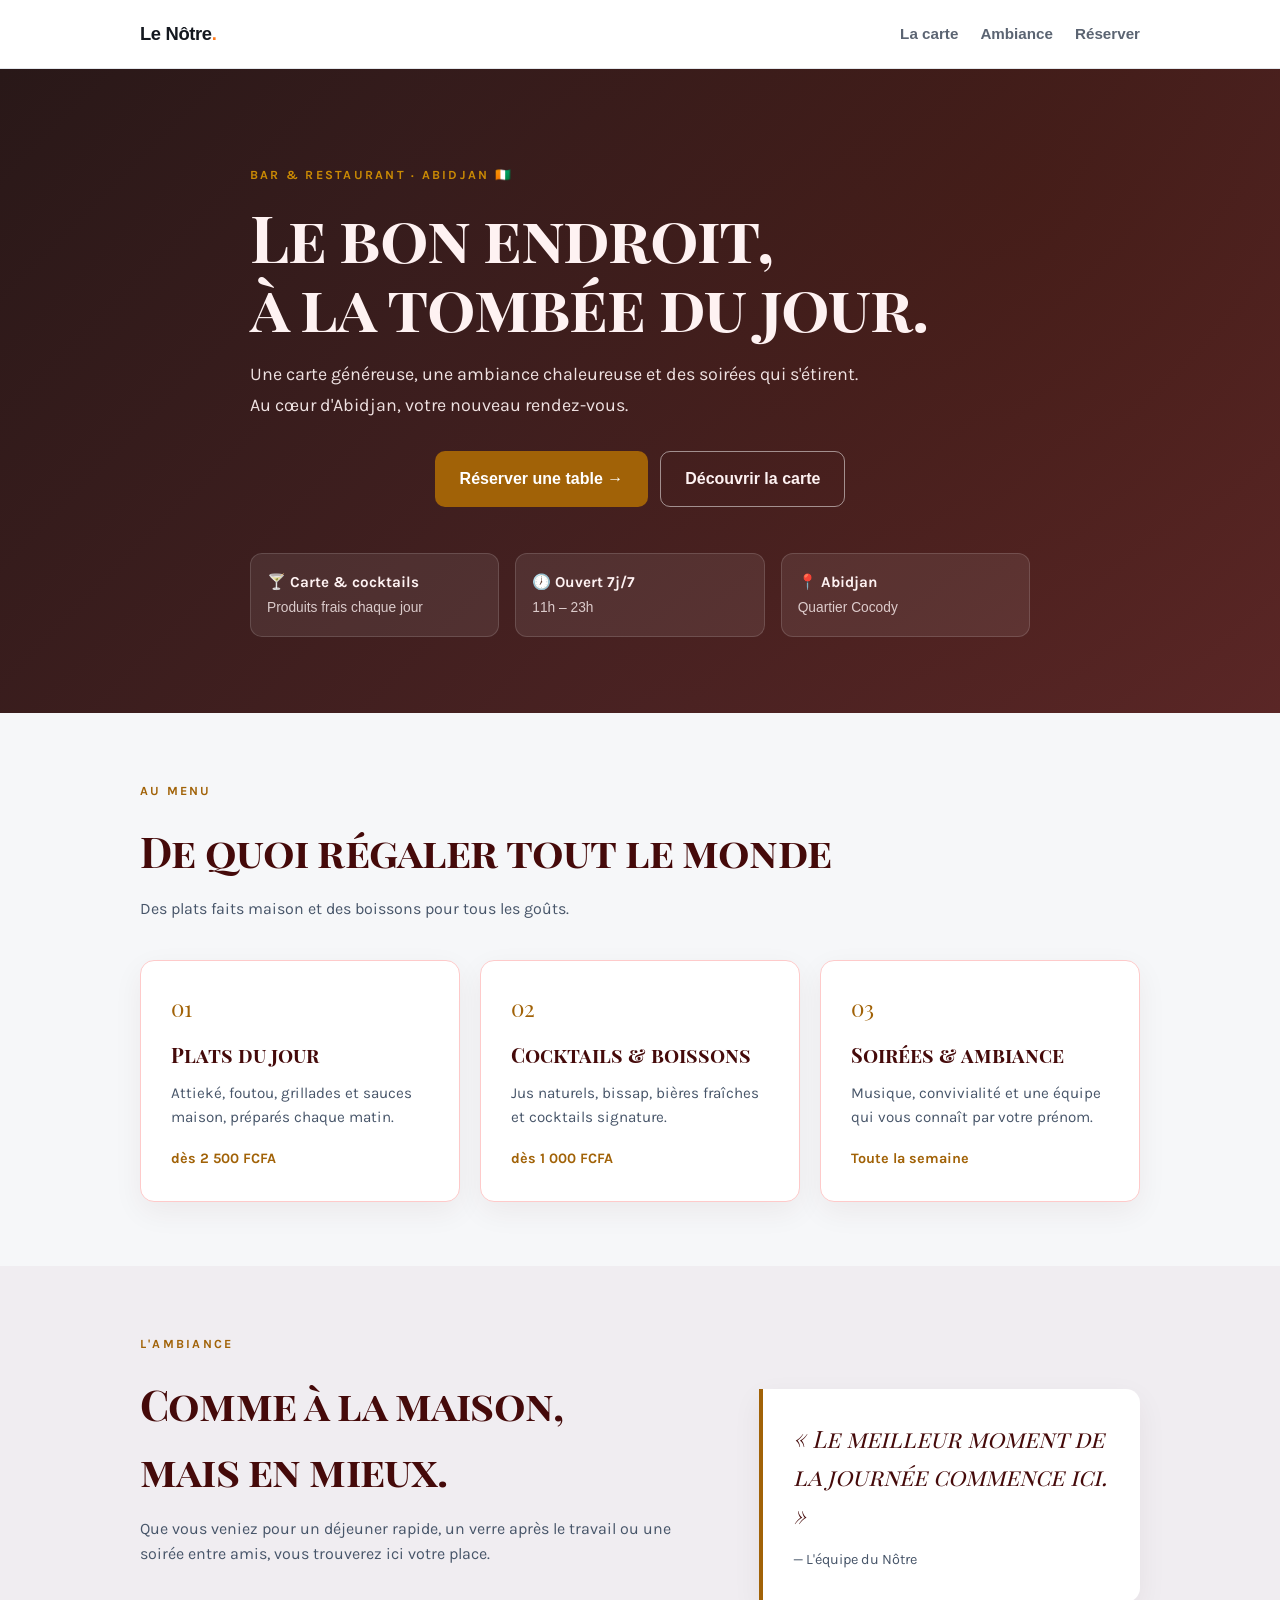
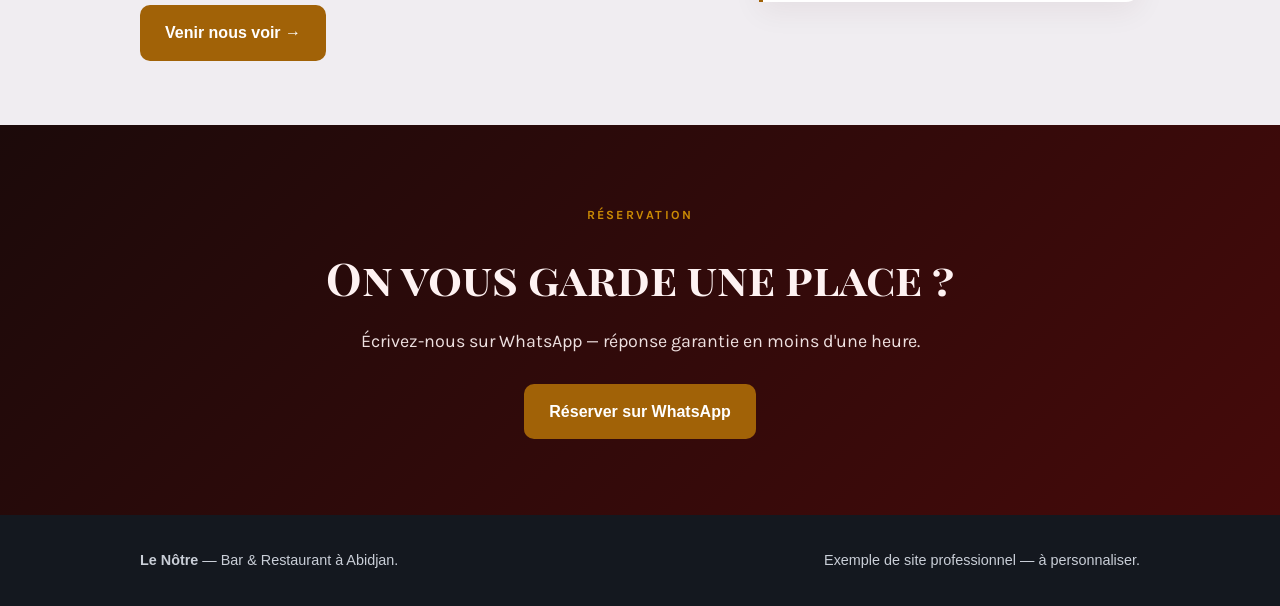
==== exemple-bar.html @ 0f0fe6b9 "feat: exemple bar premium avec design system UI UX Pro Max" ====
<!doctype html>
<html lang="fr">
  <head>
    <meta charset="utf-8" />
    <meta name="viewport" content="width=device-width, initial-scale=1" />
    <title>Le Nôtre — Bar & Restaurant à Abidjan</title>
    <meta name="description" content="Exemple de site professionnel pour un bar à Abidjan, conçu avec un design system premium." />
    <link rel="stylesheet" href="/fonts.css" />
    <link rel="stylesheet" href="/styles.css" />
    <link rel="stylesheet" href="/exemple-bar.css" />
  </head>
  <body>
    <header class="site-header">
      <div class="container">
        <div class="brand">Le Nôtre<span>.</span></div>
        <nav class="nav">
          <a href="#carte">La carte</a>
          <a href="#ambiance">Ambiance</a>
          <a href="#contact">Réserver</a>
        </nav>
      </div>
    </header>

    <main>
      <div class="bar-hero">
        <div class="container bar-hero-inner">
          <p class="eyebrow">BAR & RESTAURANT · ABIDJAN 🇨🇮</p>
          <h1>Le bon endroit,<br />à la tombée du jour.</h1>
          <p class="bar-lead">
            Une carte généreuse, une ambiance chaleureuse et des soirées qui
            s'étirent. Au cœur d'Abidjan, votre nouveau rendez-vous.
          </p>
          <div class="cta-row">
            <a class="btn btn-accent" href="#contact">Réserver une table →</a>
            <a class="btn btn-ghost" href="#carte">Découvrir la carte</a>
          </div>
          <div class="bar-info">
            <div><strong>🍸 Carte & cocktails</strong><span>Produits frais chaque jour</span></div>
            <div><strong>🕖 Ouvert 7j/7</strong><span>11h – 23h</span></div>
            <div><strong>📍 Abidjan</strong><span>Quartier Cocody</span></div>
          </div>
        </div>
      </div>

      <section id="carte">
        <div class="container">
          <p class="eyebrow dark">AU MENU</p>
          <h2 class="bar-section-title">De quoi régaler tout le monde</h2>
          <p class="bar-section-sub">Des plats faits maison et des boissons pour tous les goûts.</p>
          <div class="grid grid-3">
            <div class="bar-card">
              <span class="bar-num">01</span>
              <h3>Plats du jour</h3>
              <p>Attieké, foutou, grillades et sauces maison, préparés chaque matin.</p>
              <span class="bar-price">dès 2 500 FCFA</span>
            </div>
            <div class="bar-card">
              <span class="bar-num">02</span>
              <h3>Cocktails & boissons</h3>
              <p>Jus naturels, bissap, bières fraîches et cocktails signature.</p>
              <span class="bar-price">dès 1 000 FCFA</span>
            </div>
            <div class="bar-card">
              <span class="bar-num">03</span>
              <h3>Soirées & ambiance</h3>
              <p>Musique, convivialité et une équipe qui vous connaît par votre prénom.</p>
              <span class="bar-price">Toute la semaine</span>
            </div>
          </div>
        </div>
      </section>

      <section id="ambiance" class="bar-ambiance">
        <div class="container bar-ambiance-inner">
          <div>
            <p class="eyebrow dark">L'AMBIANCE</p>
            <h2 class="bar-section-title">Comme à la maison,<br />mais en mieux.</h2>
            <p class="bar-section-sub">
              Que vous veniez pour un déjeuner rapide, un verre après le
              travail ou une soirée entre amis, vous trouverez ici votre place.
            </p>
            <a class="btn btn-accent" href="#contact">Venir nous voir →</a>
          </div>
          <div class="bar-quote">
            <p>« Le meilleur moment de la journée commence ici. »</p>
            <span>— L'équipe du Nôtre</span>
          </div>
        </div>
      </section>

      <section id="contact" class="bar-contact">
        <div class="container bar-contact-inner">
          <p class="eyebrow">RÉSERVATION</p>
          <h2>On vous garde une place ?</h2>
          <p class="bar-lead">
            Écrivez-nous sur WhatsApp — réponse garantie en moins d'une heure.
          </p>
          <a class="btn btn-accent" href="https://wa.me/2250715899410" target="_blank" rel="noopener">Réserver sur WhatsApp</a>
        </div>
      </section>
    </main>

    <footer class="site-footer">
      <div class="container">
        <span><strong>Le Nôtre</strong> — Bar & Restaurant à Abidjan.</span>
        <span>Exemple de site professionnel — à personnaliser.</span>
      </div>
    </footer>
  </body>
</html>
---- fonts.css ----
/* Polices locales — CSP stricte préservée (aucune requête externe) */
@font-face {
  font-family: "Karla";
  font-style: normal;
  font-weight: 400;
  font-display: swap;
  src: url("/fonts/karla-400.ttf") format("truetype");
}
@font-face {
  font-family: "Karla";
  font-style: normal;
  font-weight: 700;
  font-display: swap;
  src: url("/fonts/karla-700.ttf") format("truetype");
}
@font-face {
  font-family: "Playfair Display SC";
  font-style: normal;
  font-weight: 400;
  font-display: swap;
  src: url("/fonts/playfair-400.ttf") format("truetype");
}
@font-face {
  font-family: "Playfair Display SC";
  font-style: normal;
  font-weight: 700;
  font-display: swap;
  src: url("/fonts/playfair-700.ttf") format("truetype");
}
---- styles.css ----
/* Design system — Sites Vitrine Express */
:root {
  --ink: #14181f;
  --muted: #5b6472;
  --paper: #ffffff;
  --bg: #f6f7f9;
  --line: #e3e6eb;
  --brand: #0d6efd;
  --brand-dark: #0a4fc4;
  --accent: #ff7a1a;
  --ok: #14855b;
  --radius: 16px;
  --shadow: 0 10px 30px rgba(20, 24, 31, 0.07);
}

* { box-sizing: border-box; }

html { scroll-behavior: smooth; }

body {
  margin: 0;
  font-family: -apple-system, BlinkMacSystemFont, "Segoe UI", Roboto, Helvetica, Arial, sans-serif;
  color: var(--ink);
  background: var(--bg);
  line-height: 1.6;
  -webkit-font-smoothing: antialiased;
}

a { color: var(--brand); text-decoration: none; }
a:hover { text-decoration: underline; }

.container {
  width: 100%;
  max-width: 1040px;
  margin: 0 auto;
  padding: 0 20px;
}

/* Header */
.site-header {
  background: var(--paper);
  border-bottom: 1px solid var(--line);
  position: sticky;
  top: 0;
  z-index: 10;
}
.site-header .container {
  display: flex;
  align-items: center;
  justify-content: space-between;
  min-height: 68px;
  gap: 16px;
}
.brand {
  font-weight: 800;
  font-size: 1.15rem;
  color: var(--ink);
  letter-spacing: -0.02em;
}
.brand span { color: var(--accent); }
.nav { display: flex; gap: 22px; align-items: center; font-size: 0.95rem; }
.nav a { color: var(--muted); font-weight: 600; }
.nav a:hover { color: var(--ink); text-decoration: none; }

/* Hero */
.hero {
  padding: 74px 0 56px;
  text-align: center;
  background: linear-gradient(180deg, #ffffff 0%, #f6f7f9 100%);
  border-bottom: 1px solid var(--line);
}
.hero h1 {
  font-size: clamp(2rem, 5vw, 3.2rem);
  line-height: 1.1;
  letter-spacing: -0.03em;
  margin: 0 0 18px;
  font-weight: 800;
}
.hero h1 em { font-style: normal; color: var(--brand); }
.hero p.lead {
  font-size: 1.15rem;
  color: var(--muted);
  max-width: 680px;
  margin: 0 auto 28px;
}
.cta-row {
  display: flex;
  gap: 12px;
  justify-content: center;
  flex-wrap: wrap;
}

/* Buttons */
.btn {
  display: inline-flex;
  align-items: center;
  justify-content: center;
  gap: 8px;
  padding: 14px 24px;
  border-radius: 10px;
  font-weight: 700;
  font-size: 1rem;
  border: 1px solid transparent;
  cursor: pointer;
  transition: transform 0.12s ease, background 0.12s ease;
}
.btn:hover { text-decoration: none; transform: translateY(-1px); }
.btn-primary { background: var(--brand); color: #fff; }
.btn-primary:hover { background: var(--brand-dark); }
.btn-outline { background: #fff; color: var(--ink); border-color: var(--line); }
.btn-outline:hover { border-color: var(--brand); }
.btn-whatsapp { background: #25d366; color: #06371c; }
.btn-whatsapp:hover { background: #1fbe5b; }

/* Sections */
section { padding: 64px 0; }
.section-alt { background: var(--paper); border-top: 1px solid var(--line); border-bottom: 1px solid var(--line); }
h2.section-title {
  font-size: clamp(1.6rem, 3.5vw, 2.2rem);
  letter-spacing: -0.02em;
  margin: 0 0 12px;
}
.section-sub { color: var(--muted); max-width: 640px; margin: 0 0 36px; }

/* Grid cards */
.grid { display: grid; gap: 20px; }
.grid-3 { grid-template-columns: repeat(3, 1fr); }
.grid-2 { grid-template-columns: repeat(2, 1fr); }

.card {
  background: var(--paper);
  border: 1px solid var(--line);
  border-radius: var(--radius);
  padding: 26px;
  box-shadow: var(--shadow);
}
.card h3 { margin: 0 0 8px; font-size: 1.15rem; }
.card p { margin: 0; color: var(--muted); font-size: 0.96rem; }
.card .num {
  display: inline-flex;
  width: 34px; height: 34px;
  align-items: center; justify-content: center;
  background: #eaf1ff; color: var(--brand);
  border-radius: 9px; font-weight: 800;
  margin-bottom: 14px;
}

/* Demo preview tiles */
.demo-tile {
  display: block;
  border: 1px solid var(--line);
  border-radius: var(--radius);
  overflow: hidden;
  background: var(--paper);
  box-shadow: var(--shadow);
  color: var(--ink);
  transition: transform 0.15s ease, box-shadow 0.15s ease;
}
.demo-tile:hover { transform: translateY(-3px); box-shadow: 0 14px 34px rgba(20,24,31,0.12); text-decoration: none; }
.demo-tile .thumb {
  height: 150px;
  display: flex;
  align-items: center;
  justify-content: center;
  font-size: 2.6rem;
  font-weight: 800;
  color: #fff;
  letter-spacing: -0.04em;
}
.thumb-coiffeur { background: linear-gradient(135deg, #2b1b3d, #8e3b6b); }
.thumb-restaurant { background: linear-gradient(135deg, #7a2e12, #e07a1f); }
.thumb-boutique { background: linear-gradient(135deg, #123b52, #1f8a9c); }
.demo-tile .meta { padding: 16px 18px; }
.demo-tile .meta strong { display: block; }
.demo-tile .meta span { color: var(--muted); font-size: 0.9rem; }

/* Price block */
.price-box {
  max-width: 520px;
  margin: 0 auto;
  text-align: center;
  background: var(--paper);
  border: 2px solid var(--brand);
  border-radius: 20px;
  padding: 34px;
  box-shadow: var(--shadow);
}
.price-amount { font-size: 3rem; font-weight: 800; letter-spacing: -0.04em; }
.price-amount small { font-size: 1rem; color: var(--muted); font-weight: 600; }
.price-note { color: var(--muted); margin-top: 4px; }
.price-list { list-style: none; padding: 0; margin: 22px 0; text-align: left; }
.price-list li { padding: 7px 0 7px 30px; position: relative; }
.price-list li::before { content: "✓"; position: absolute; left: 0; color: var(--ok); font-weight: 800; }

/* Steps */
.steps { counter-reset: step; }
.step { padding-left: 56px; position: relative; margin-bottom: 26px; }
.step::before {
  counter-increment: step;
  content: counter(step);
  position: absolute; left: 0; top: 0;
  width: 38px; height: 38px;
  background: var(--ink); color: #fff;
  border-radius: 50%;
  display: flex; align-items: center; justify-content: center;
  font-weight: 800;
}

/* Demo page hero (variantes) */
.demo-hero {
  padding: 90px 0 70px;
  color: #fff;
  text-align: center;
}
.demo-hero h1 { font-size: clamp(2.2rem, 5vw, 3.4rem); margin: 0 0 14px; letter-spacing: -0.03em; }
.demo-hero p { font-size: 1.15rem; max-width: 620px; margin: 0 auto 26px; opacity: 0.92; }
.bg-coiffeur { background: linear-gradient(135deg, #2b1b3d, #8e3b6b); }
.bg-restaurant { background: linear-gradient(135deg, #7a2e12, #e07a1f); }
.bg-boutique { background: linear-gradient(135deg, #123b52, #1f8a9c); }

.info-row { display: grid; grid-template-columns: repeat(3, 1fr); gap: 18px; text-align: left; margin-top: 40px; }
.info-row div { background: rgba(255,255,255,0.12); border-radius: 12px; padding: 16px; }
.info-row strong { display: block; }
.info-row span { opacity: 0.85; font-size: 0.9rem; }

/* Contact band */
.contact-band { text-align: center; }
.contact-band h2 { font-size: 2rem; margin: 0 0 12px; }
.badge {
  display: inline-block;
  background: #eaf1ff; color: var(--brand-dark);
  border-radius: 999px; padding: 6px 14px;
  font-size: 0.85rem; font-weight: 700;
  margin-bottom: 16px;
}

/* Footer */
.site-footer {
  background: var(--ink);
  color: #c9ced7;
  padding: 34px 0;
  font-size: 0.9rem;
}
.site-footer .container {
  display: flex;
  justify-content: space-between;
  flex-wrap: wrap;
  gap: 14px;
}
.site-footer a { color: #fff; }

/* Utilitaires */
.ta-center { text-align: center; }
.centered { margin-left: auto; margin-right: auto; }
.note { margin-top: 22px; color: var(--muted); font-size: 0.92rem; }

/* Responsive */
@media (max-width: 780px) {
  .grid-3, .grid-2, .info-row { grid-template-columns: 1fr; }
  .nav { display: none; }
  .hero { padding: 54px 0 40px; }
  section { padding: 46px 0; }
}
---- exemple-bar.css ----
/* Design System — généré avec UI UX Pro Max
   Palette : rouge appétissant + or chaleureux
   Typo : Playfair Display SC / Karla */

:root {
  --bar-primary: #dc2626;
  --bar-on-primary: #ffffff;
  --bar-secondary: #f87171;
  --bar-accent: #a16207;
  --bar-accent-light: #ca8a04;
  --bar-bg: #fef2f2;
  --bar-fg: #450a0a;
  --bar-card: #ffffff;
  --bar-muted: #f0edf1;
  --bar-muted-fg: #475569;
  --bar-border: #fecaca;
  --bar-dark: #1c0a0a;
  --bar-radius: 14px;
}

/* Hero */
.bar-hero {
  background:
    linear-gradient(135deg, rgba(28, 10, 10, 0.94), rgba(69, 10, 10, 0.88)),
    radial-gradient(circle at 80% 20%, rgba(193, 138, 4, 0.35), transparent 55%);
  color: var(--bar-bg);
  padding: 92px 0 76px;
}
.bar-hero-inner { max-width: 820px; }
.eyebrow {
  display: inline-block;
  font-family: Karla, sans-serif;
  font-size: 0.78rem;
  font-weight: 700;
  letter-spacing: 0.18em;
  text-transform: uppercase;
  color: var(--bar-accent-light);
  margin: 0 0 16px;
}
.eyebrow.dark { color: var(--bar-accent); }
.bar-hero h1 {
  font-family: "Playfair Display SC", Georgia, serif;
  font-size: clamp(2.4rem, 6vw, 4rem);
  line-height: 1.08;
  letter-spacing: -0.02em;
  margin: 0 0 20px;
  font-weight: 700;
}
.bar-lead {
  font-family: Karla, sans-serif;
  font-size: 1.12rem;
  line-height: 1.7;
  opacity: 0.92;
  max-width: 620px;
  margin: 0 0 30px;
}
.bar-info {
  display: grid;
  grid-template-columns: repeat(3, 1fr);
  gap: 16px;
  margin-top: 46px;
  text-align: left;
}
.bar-info > div {
  background: rgba(255, 255, 255, 0.08);
  border: 1px solid rgba(255, 255, 255, 0.14);
  border-radius: 12px;
  padding: 16px;
}
.bar-info strong { display: block; font-family: Karla, sans-serif; font-size: 0.95rem; }
.bar-info span { opacity: 0.8; font-size: 0.86rem; }

/* Boutons du bar */
.btn-accent { background: var(--bar-accent); color: var(--bar-on-primary); }
.btn-accent:hover { background: var(--bar-accent-light); }
.btn-ghost { background: transparent; color: var(--bar-bg); border-color: rgba(255,255,255,0.5); }
.btn-ghost:hover { background: rgba(255,255,255,0.12); }

/* Section carte */
.bar-section-title {
  font-family: "Playfair Display SC", Georgia, serif;
  font-size: clamp(1.8rem, 4vw, 2.6rem);
  color: var(--bar-fg);
  margin: 0 0 12px;
  letter-spacing: -0.02em;
}
.bar-section-sub {
  font-family: Karla, sans-serif;
  color: var(--bar-muted-fg);
  max-width: 620px;
  margin: 0 0 38px;
}
.bar-card {
  background: var(--bar-card);
  border: 1px solid var(--bar-border);
  border-radius: var(--bar-radius);
  padding: 30px;
  box-shadow: 0 10px 30px rgba(69, 10, 10, 0.06);
  transition: transform 0.2s ease, box-shadow 0.2s ease;
}
.bar-card:hover { transform: translateY(-3px); box-shadow: 0 16px 36px rgba(69, 10, 10, 0.12); }
.bar-num {
  font-family: "Playfair Display SC", Georgia, serif;
  font-size: 1.4rem;
  color: var(--bar-accent);
  display: block;
  margin-bottom: 12px;
}
.bar-card h3 { font-family: "Playfair Display SC", Georgia, serif; font-size: 1.25rem; margin: 0 0 10px; color: var(--bar-fg); }
.bar-card p { font-family: Karla, sans-serif; color: var(--bar-muted-fg); margin: 0 0 16px; font-size: 0.95rem; }
.bar-price { font-family: Karla, sans-serif; font-weight: 700; color: var(--bar-accent); font-size: 0.9rem; }

/* Ambiance */
.bar-ambiance { background: var(--bar-muted); }
.bar-ambiance-inner { display: grid; grid-template-columns: 1.2fr 0.8fr; gap: 48px; align-items: center; }
.bar-quote {
  background: var(--bar-card);
  border-left: 4px solid var(--bar-accent);
  border-radius: 0 var(--bar-radius) var(--bar-radius) 0;
  padding: 30px;
  box-shadow: 0 10px 30px rgba(69,10,10,0.06);
}
.bar-quote p { font-family: "Playfair Display SC", Georgia, serif; font-size: 1.5rem; color: var(--bar-fg); margin: 0 0 12px; font-style: italic; }
.bar-quote span { font-family: Karla, sans-serif; color: var(--bar-muted-fg); font-size: 0.9rem; }

/* Contact */
.bar-contact {
  background: linear-gradient(135deg, var(--bar-dark), var(--bar-fg));
  color: var(--bar-bg);
  text-align: center;
  padding: 76px 0;
}
.bar-contact h2 { font-family: "Playfair Display SC", Georgia, serif; font-size: clamp(2rem, 4vw, 2.8rem); margin: 0 0 14px; }
.bar-contact .bar-lead { margin: 0 auto 26px; }

/* Responsive */
@media (max-width: 780px) {
  .bar-info, .bar-ambiance-inner { grid-template-columns: 1fr; }
}
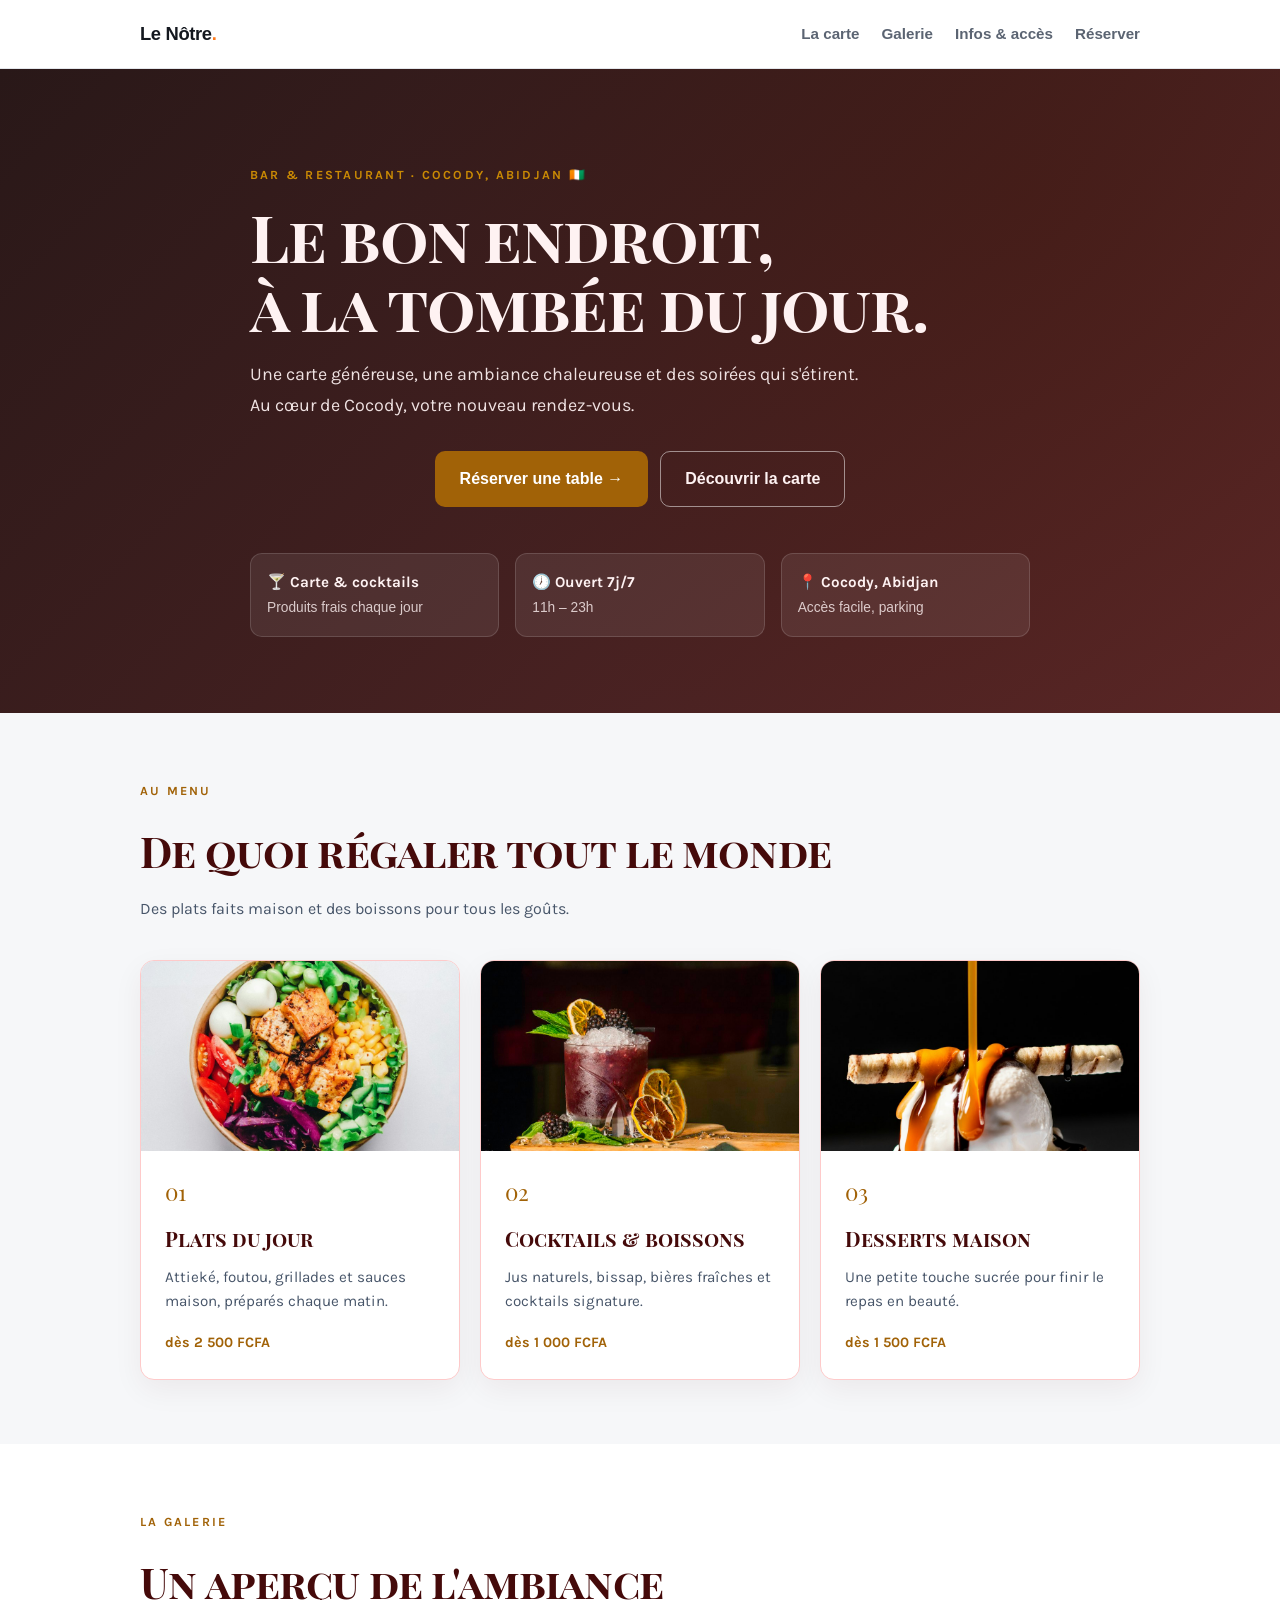
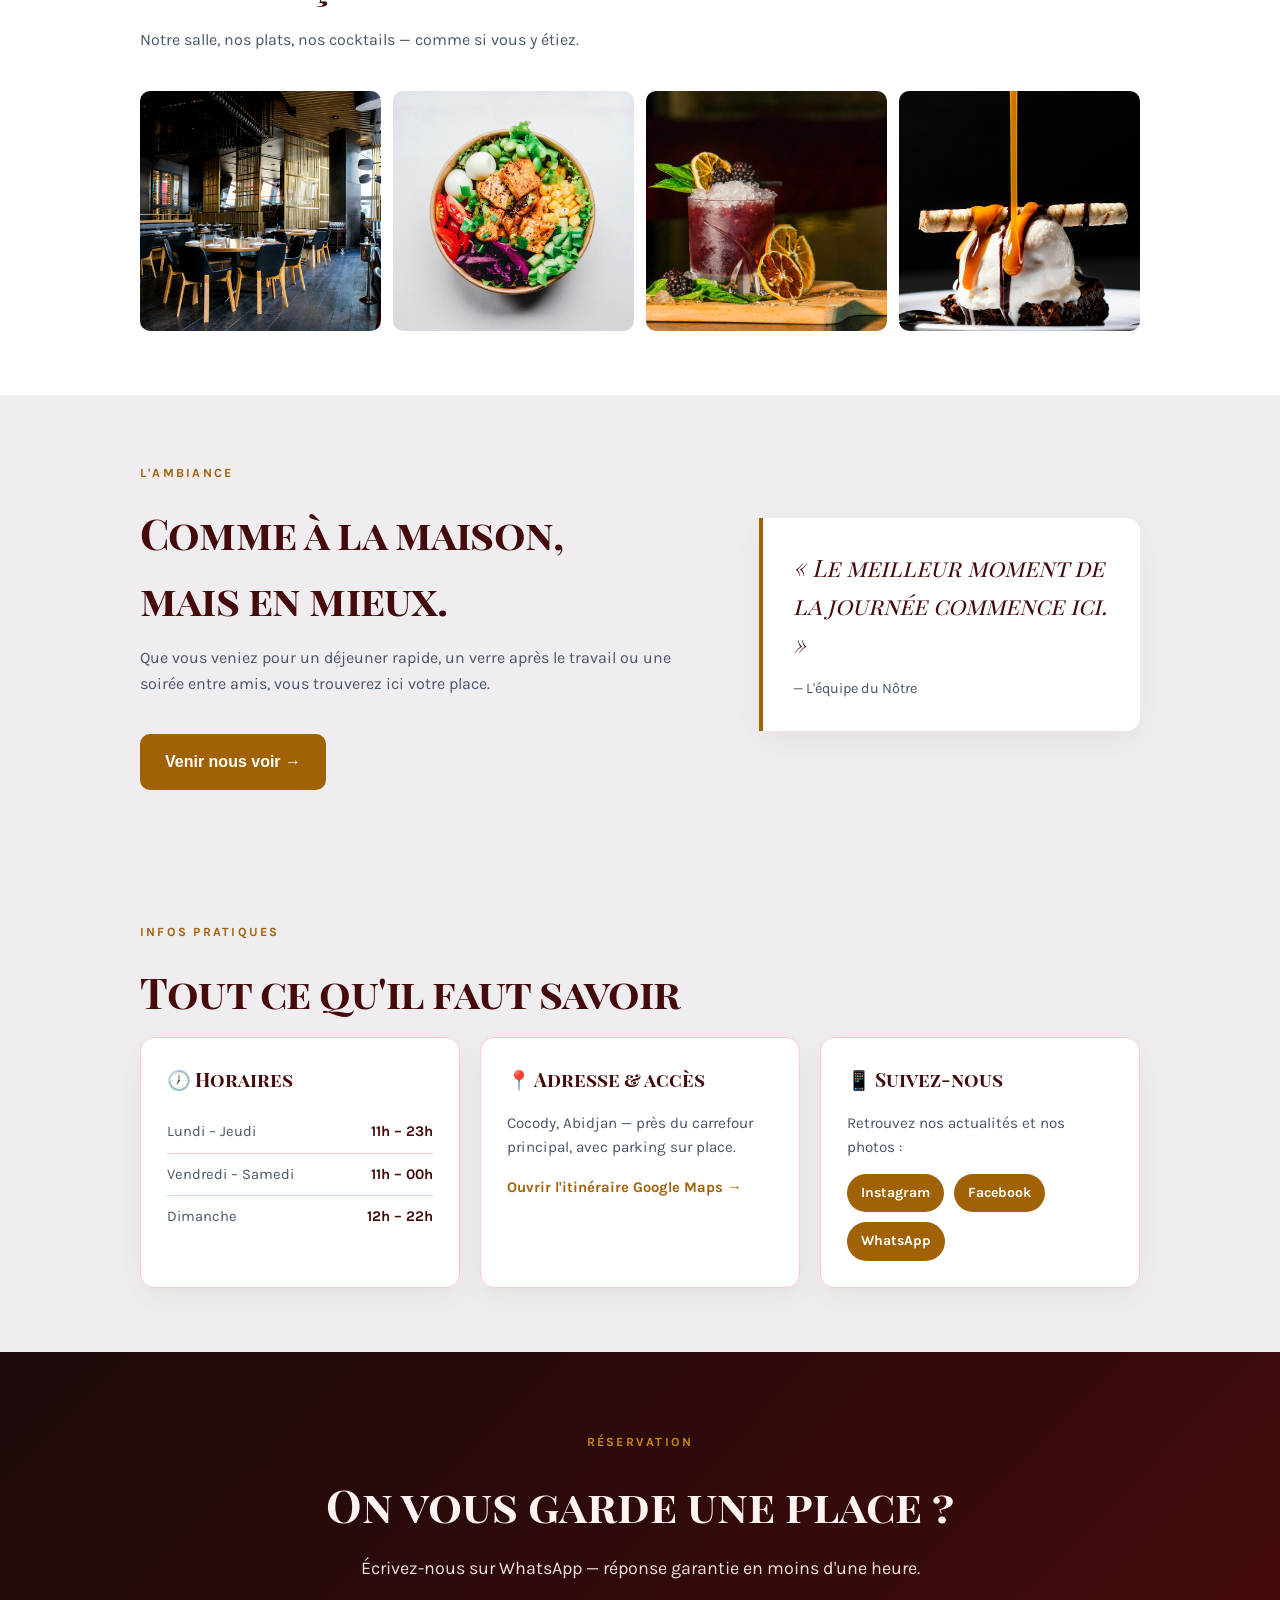
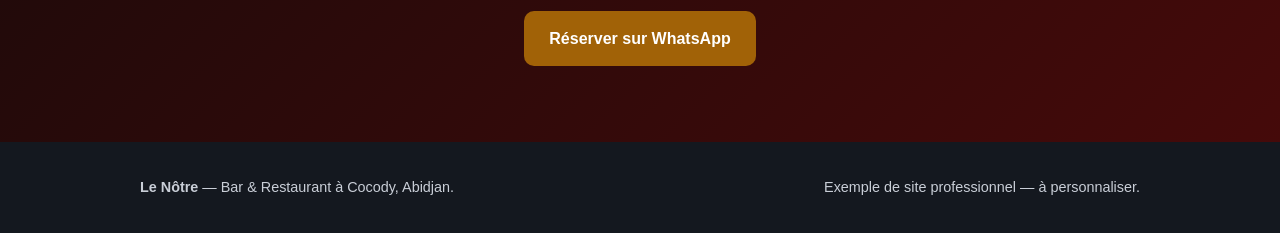
==== commit 773992d8: "feat: photos reelles, galerie, Google Maps, reseaux sociaux et horaires sur l'exemple bar" ====
--- a/exemple-bar.html
+++ b/exemple-bar.html
@@ -4,7 +4,7 @@
     <meta charset="utf-8" />
     <meta name="viewport" content="width=device-width, initial-scale=1" />
     <title>Le Nôtre — Bar & Restaurant à Abidjan</title>
-    <meta name="description" content="Exemple de site professionnel pour un bar à Abidjan, conçu avec un design system premium." />
+    <meta name="description" content="Bar et restaurant à Cocody, Abidjan. Carte généreuse, cocktails et ambiance chaleureuse." />
     <link rel="stylesheet" href="/fonts.css" />
     <link rel="stylesheet" href="/styles.css" />
     <link rel="stylesheet" href="/exemple-bar.css" />
@@ -15,7 +15,8 @@
         <div class="brand">Le Nôtre<span>.</span></div>
         <nav class="nav">
           <a href="#carte">La carte</a>
-          <a href="#ambiance">Ambiance</a>
+          <a href="#galerie">Galerie</a>
+          <a href="#infos">Infos & accès</a>
           <a href="#contact">Réserver</a>
         </nav>
       </div>
@@ -24,11 +25,11 @@
     <main>
       <div class="bar-hero">
         <div class="container bar-hero-inner">
-          <p class="eyebrow">BAR & RESTAURANT · ABIDJAN 🇨🇮</p>
+          <p class="eyebrow">BAR & RESTAURANT · COCODY, ABIDJAN 🇨🇮</p>
           <h1>Le bon endroit,<br />à la tombée du jour.</h1>
           <p class="bar-lead">
             Une carte généreuse, une ambiance chaleureuse et des soirées qui
-            s'étirent. Au cœur d'Abidjan, votre nouveau rendez-vous.
+            s'étirent. Au cœur de Cocody, votre nouveau rendez-vous.
           </p>
           <div class="cta-row">
             <a class="btn btn-accent" href="#contact">Réserver une table →</a>
@@ -37,7 +38,7 @@
           <div class="bar-info">
             <div><strong>🍸 Carte & cocktails</strong><span>Produits frais chaque jour</span></div>
             <div><strong>🕖 Ouvert 7j/7</strong><span>11h – 23h</span></div>
-            <div><strong>📍 Abidjan</strong><span>Quartier Cocody</span></div>
+            <div><strong>📍 Cocody, Abidjan</strong><span>Accès facile, parking</span></div>
           </div>
         </div>
       </div>
@@ -47,25 +48,48 @@
           <p class="eyebrow dark">AU MENU</p>
           <h2 class="bar-section-title">De quoi régaler tout le monde</h2>
           <p class="bar-section-sub">Des plats faits maison et des boissons pour tous les goûts.</p>
-          <div class="grid grid-3">
-            <div class="bar-card">
-              <span class="bar-num">01</span>
-              <h3>Plats du jour</h3>
-              <p>Attieké, foutou, grillades et sauces maison, préparés chaque matin.</p>
-              <span class="bar-price">dès 2 500 FCFA</span>
+          <div class="bar-menu-grid">
+            <div class="bar-card bar-card-photo">
+              <img src="/photos/plat.jpg" alt="Plat du jour servi au Nôtre" loading="lazy" />
+              <div class="bar-card-body">
+                <span class="bar-num">01</span>
+                <h3>Plats du jour</h3>
+                <p>Attieké, foutou, grillades et sauces maison, préparés chaque matin.</p>
+                <span class="bar-price">dès 2 500 FCFA</span>
+              </div>
             </div>
-            <div class="bar-card">
-              <span class="bar-num">02</span>
-              <h3>Cocktails & boissons</h3>
-              <p>Jus naturels, bissap, bières fraîches et cocktails signature.</p>
-              <span class="bar-price">dès 1 000 FCFA</span>
+            <div class="bar-card bar-card-photo">
+              <img src="/photos/cocktail.jpg" alt="Cocktail signature du Nôtre" loading="lazy" />
+              <div class="bar-card-body">
+                <span class="bar-num">02</span>
+                <h3>Cocktails & boissons</h3>
+                <p>Jus naturels, bissap, bières fraîches et cocktails signature.</p>
+                <span class="bar-price">dès 1 000 FCFA</span>
+              </div>
             </div>
-            <div class="bar-card">
-              <span class="bar-num">03</span>
-              <h3>Soirées & ambiance</h3>
-              <p>Musique, convivialité et une équipe qui vous connaît par votre prénom.</p>
-              <span class="bar-price">Toute la semaine</span>
+            <div class="bar-card bar-card-photo">
+              <img src="/photos/dessert.jpg" alt="Dessert maison du Nôtre" loading="lazy" />
+              <div class="bar-card-body">
+                <span class="bar-num">03</span>
+                <h3>Desserts maison</h3>
+                <p>Une petite touche sucrée pour finir le repas en beauté.</p>
+                <span class="bar-price">dès 1 500 FCFA</span>
+              </div>
             </div>
+          </div>
+        </div>
+      </section>
+
+      <section id="galerie" class="bar-galerie">
+        <div class="container">
+          <p class="eyebrow dark">LA GALERIE</p>
+          <h2 class="bar-section-title">Un aperçu de l'ambiance</h2>
+          <p class="bar-section-sub">Notre salle, nos plats, nos cocktails — comme si vous y étiez.</p>
+          <div class="bar-gallery-grid">
+            <img src="/photos/salle.jpg" alt="Salle du restaurant Le Nôtre" loading="lazy" />
+            <img src="/photos/plat.jpg" alt="Assiette servie au Nôtre" loading="lazy" />
+            <img src="/photos/cocktail.jpg" alt="Cocktails au bar du Nôtre" loading="lazy" />
+            <img src="/photos/dessert.jpg" alt="Dessert au Nôtre" loading="lazy" />
           </div>
         </div>
       </section>
@@ -79,11 +103,42 @@
               Que vous veniez pour un déjeuner rapide, un verre après le
               travail ou une soirée entre amis, vous trouverez ici votre place.
             </p>
-            <a class="btn btn-accent" href="#contact">Venir nous voir →</a>
+            <a class="btn btn-accent" href="https://www.google.com/maps/search/?api=1&query=Cocody+Abidjan" target="_blank" rel="noopener">Venir nous voir →</a>
           </div>
           <div class="bar-quote">
             <p>« Le meilleur moment de la journée commence ici. »</p>
             <span>— L'équipe du Nôtre</span>
+          </div>
+        </div>
+      </section>
+
+      <section id="infos" class="bar-infos">
+        <div class="container">
+          <p class="eyebrow dark">INFOS PRATIQUES</p>
+          <h2 class="bar-section-title">Tout ce qu'il faut savoir</h2>
+          <div class="bar-infos-grid">
+            <div class="bar-info-card">
+              <h3>🕖 Horaires</h3>
+              <ul class="bar-hours">
+                <li><span>Lundi – Jeudi</span><strong>11h – 23h</strong></li>
+                <li><span>Vendredi – Samedi</span><strong>11h – 00h</strong></li>
+                <li><span>Dimanche</span><strong>12h – 22h</strong></li>
+              </ul>
+            </div>
+            <div class="bar-info-card">
+              <h3>📍 Adresse & accès</h3>
+              <p>Cocody, Abidjan — près du carrefour principal, avec parking sur place.</p>
+              <a class="bar-link" href="https://www.google.com/maps/dir/?api=1&destination=Cocody+Abidjan" target="_blank" rel="noopener">Ouvrir l'itinéraire Google Maps →</a>
+            </div>
+            <div class="bar-info-card">
+              <h3>📱 Suivez-nous</h3>
+              <p>Retrouvez nos actualités et nos photos :</p>
+              <div class="bar-socials">
+                <a href="https://www.instagram.com/" target="_blank" rel="noopener">Instagram</a>
+                <a href="https://www.facebook.com/" target="_blank" rel="noopener">Facebook</a>
+                <a href="https://wa.me/2250715899410" target="_blank" rel="noopener">WhatsApp</a>
+              </div>
+            </div>
           </div>
         </div>
       </section>
@@ -102,7 +157,7 @@
 
     <footer class="site-footer">
       <div class="container">
-        <span><strong>Le Nôtre</strong> — Bar & Restaurant à Abidjan.</span>
+        <span><strong>Le Nôtre</strong> — Bar & Restaurant à Cocody, Abidjan.</span>
         <span>Exemple de site professionnel — à personnaliser.</span>
       </div>
     </footer>
--- a/exemple-bar.css
+++ b/exemple-bar.css
@@ -99,6 +99,85 @@
   transition: transform 0.2s ease, box-shadow 0.2s ease;
 }
 .bar-card:hover { transform: translateY(-3px); box-shadow: 0 16px 36px rgba(69, 10, 10, 0.12); }
+
+/* Cartes avec photos */
+.bar-menu-grid { display: grid; grid-template-columns: repeat(3, 1fr); gap: 20px; }
+.bar-card-photo { padding: 0; overflow: hidden; }
+.bar-card-photo img {
+  width: 100%;
+  height: 190px;
+  object-fit: cover;
+  display: block;
+  background: var(--bar-muted);
+}
+.bar-card-body { padding: 24px; }
+
+/* Galerie photos */
+.bar-galerie { background: var(--bar-card); }
+.bar-gallery-grid {
+  display: grid;
+  grid-template-columns: repeat(4, 1fr);
+  gap: 12px;
+}
+.bar-gallery-grid img {
+  width: 100%;
+  height: 240px;
+  object-fit: cover;
+  border-radius: 10px;
+  display: block;
+  background: var(--bar-muted);
+  transition: transform 0.2s ease;
+}
+.bar-gallery-grid img:hover { transform: scale(1.02); }
+
+/* Infos pratiques */
+.bar-infos { background: var(--bar-muted); }
+.bar-infos-grid { display: grid; grid-template-columns: repeat(3, 1fr); gap: 20px; }
+.bar-info-card {
+  background: var(--bar-card);
+  border: 1px solid var(--bar-border);
+  border-radius: var(--bar-radius);
+  padding: 26px;
+  box-shadow: 0 10px 30px rgba(69,10,10,0.06);
+}
+.bar-info-card h3 {
+  font-family: "Playfair Display SC", Georgia, serif;
+  font-size: 1.2rem;
+  color: var(--bar-fg);
+  margin: 0 0 16px;
+}
+.bar-info-card p { font-family: Karla, sans-serif; color: var(--bar-muted-fg); font-size: 0.95rem; margin: 0 0 14px; }
+.bar-hours { list-style: none; padding: 0; margin: 0; }
+.bar-hours li {
+  display: flex;
+  justify-content: space-between;
+  gap: 12px;
+  padding: 9px 0;
+  border-bottom: 1px solid var(--bar-border);
+  font-family: Karla, sans-serif;
+  font-size: 0.92rem;
+}
+.bar-hours li:last-child { border-bottom: none; }
+.bar-hours span { color: var(--bar-muted-fg); }
+.bar-hours strong { color: var(--bar-fg); }
+.bar-link {
+  font-family: Karla, sans-serif;
+  font-weight: 700;
+  color: var(--bar-accent);
+  font-size: 0.92rem;
+}
+.bar-link:hover { text-decoration: underline; }
+.bar-socials { display: flex; flex-wrap: wrap; gap: 10px; }
+.bar-socials a {
+  font-family: Karla, sans-serif;
+  font-size: 0.88rem;
+  font-weight: 700;
+  color: var(--bar-on-primary);
+  background: var(--bar-accent);
+  padding: 8px 14px;
+  border-radius: 999px;
+}
+.bar-socials a:hover { background: var(--bar-accent-light); text-decoration: none; }
 .bar-num {
   font-family: "Playfair Display SC", Georgia, serif;
   font-size: 1.4rem;
@@ -134,6 +213,16 @@
 .bar-contact .bar-lead { margin: 0 auto 26px; }
 
 /* Responsive */
+@media (max-width: 900px) {
+  .bar-menu-grid, .bar-infos-grid { grid-template-columns: 1fr; }
+  .bar-gallery-grid { grid-template-columns: repeat(2, 1fr); }
+  .bar-gallery-grid img { height: 200px; }
+}
 @media (max-width: 780px) {
   .bar-info, .bar-ambiance-inner { grid-template-columns: 1fr; }
-}
+  .nav { gap: 12px; flex-wrap: wrap; }
+  .nav a { font-size: 0.85rem; }
+}
+@media (max-width: 480px) {
+  .bar-gallery-grid { grid-template-columns: 1fr; }
+}
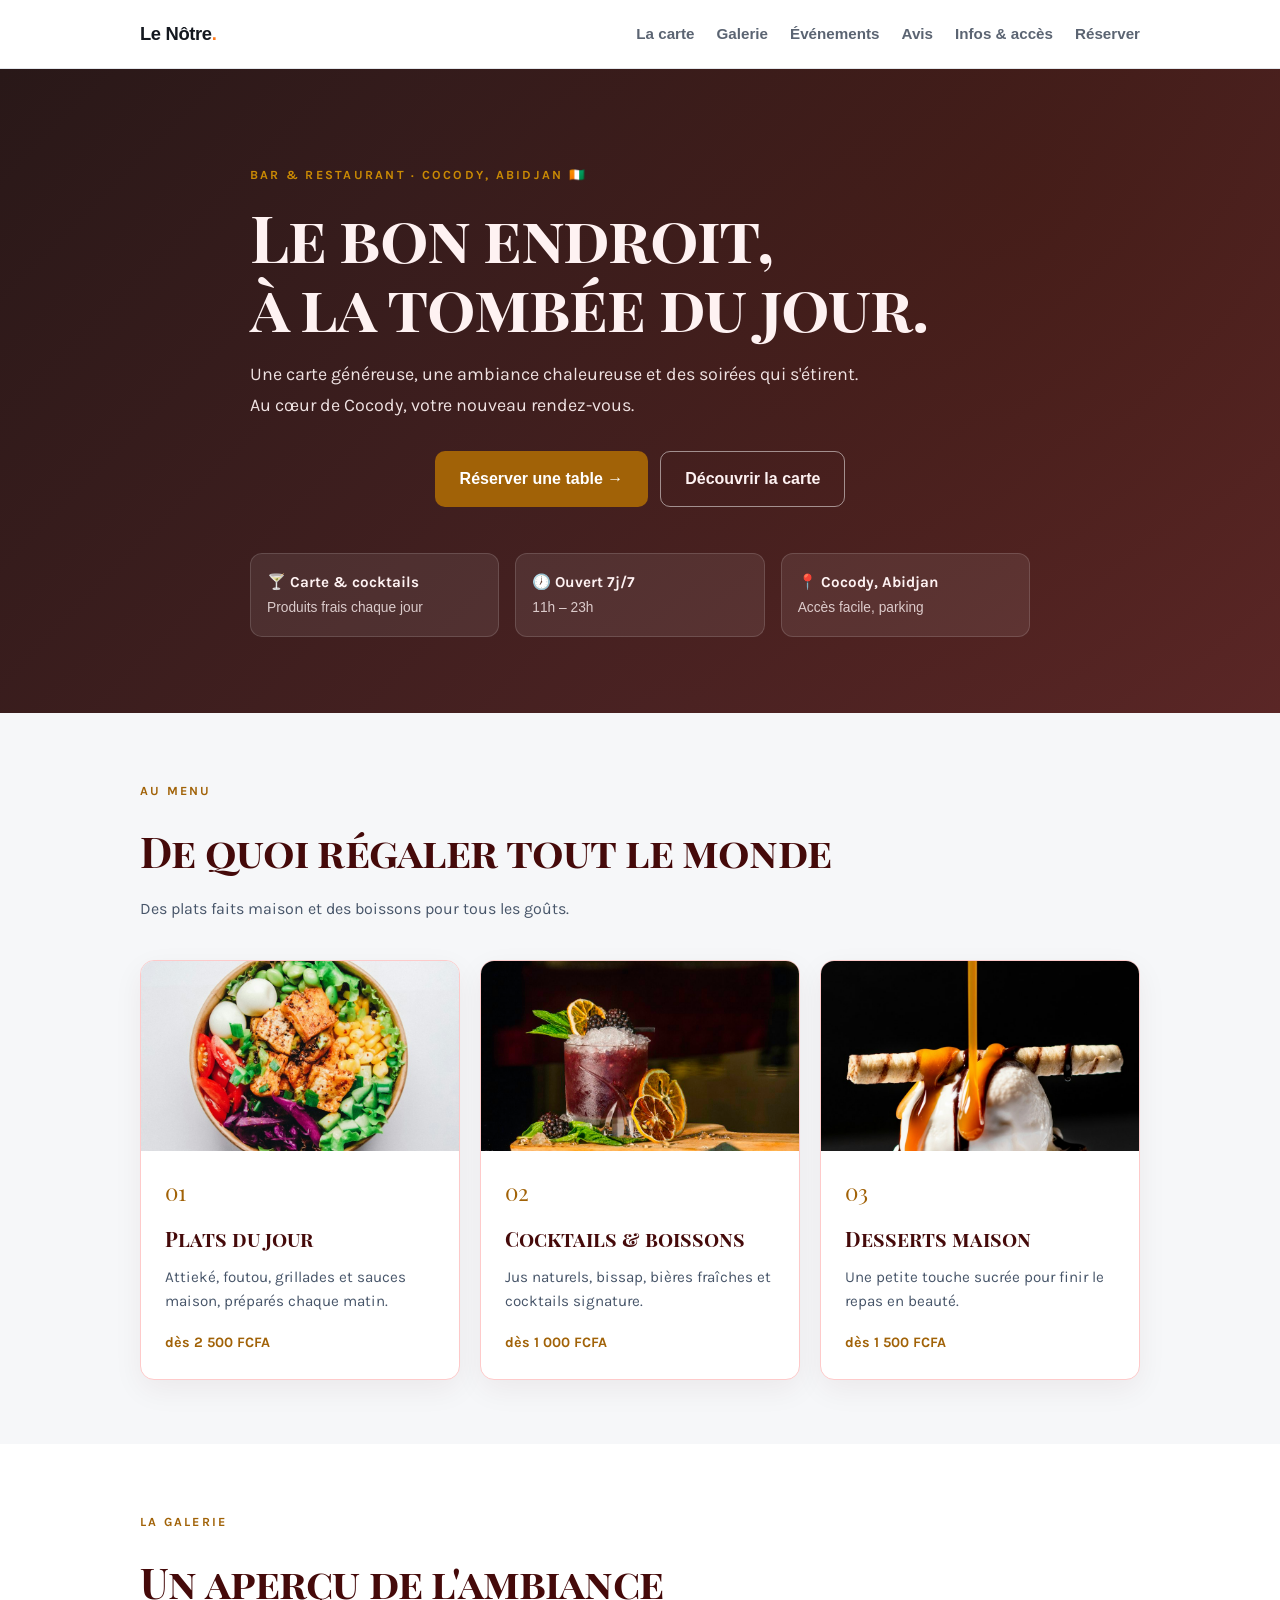
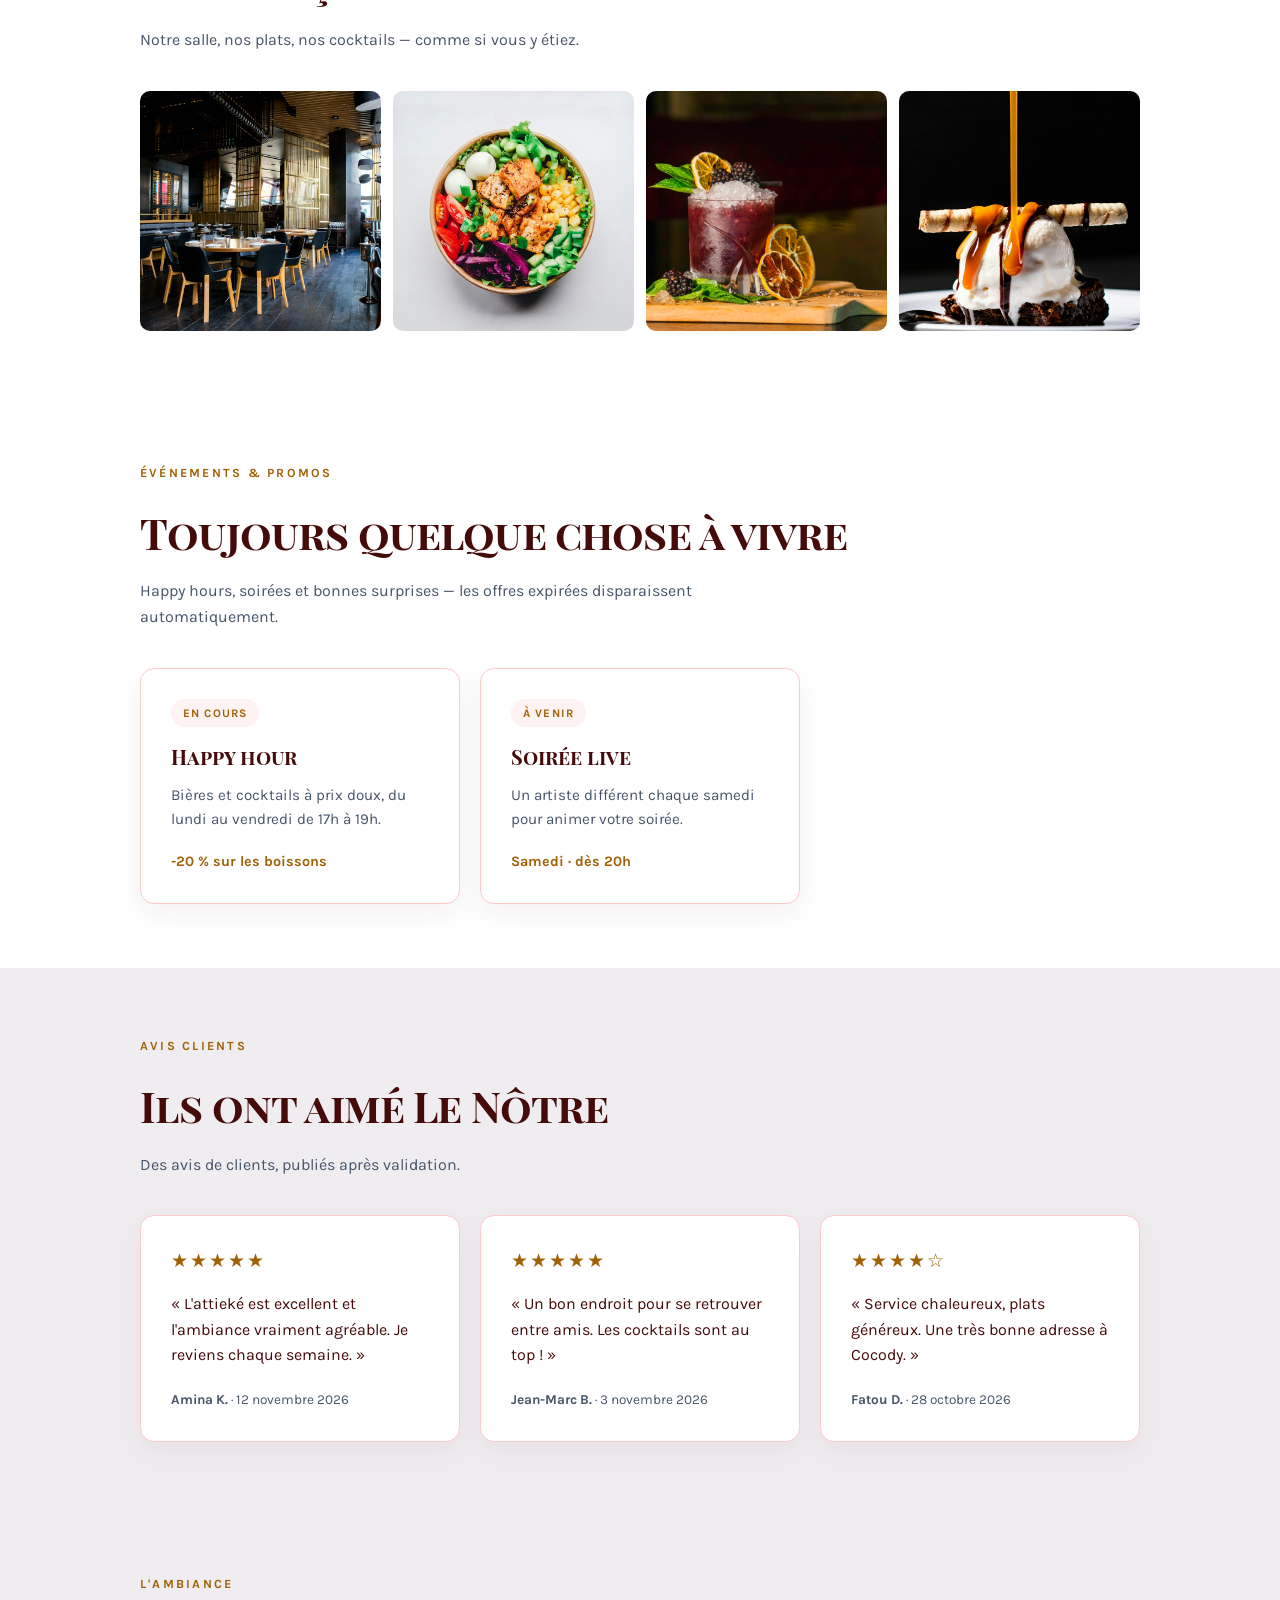
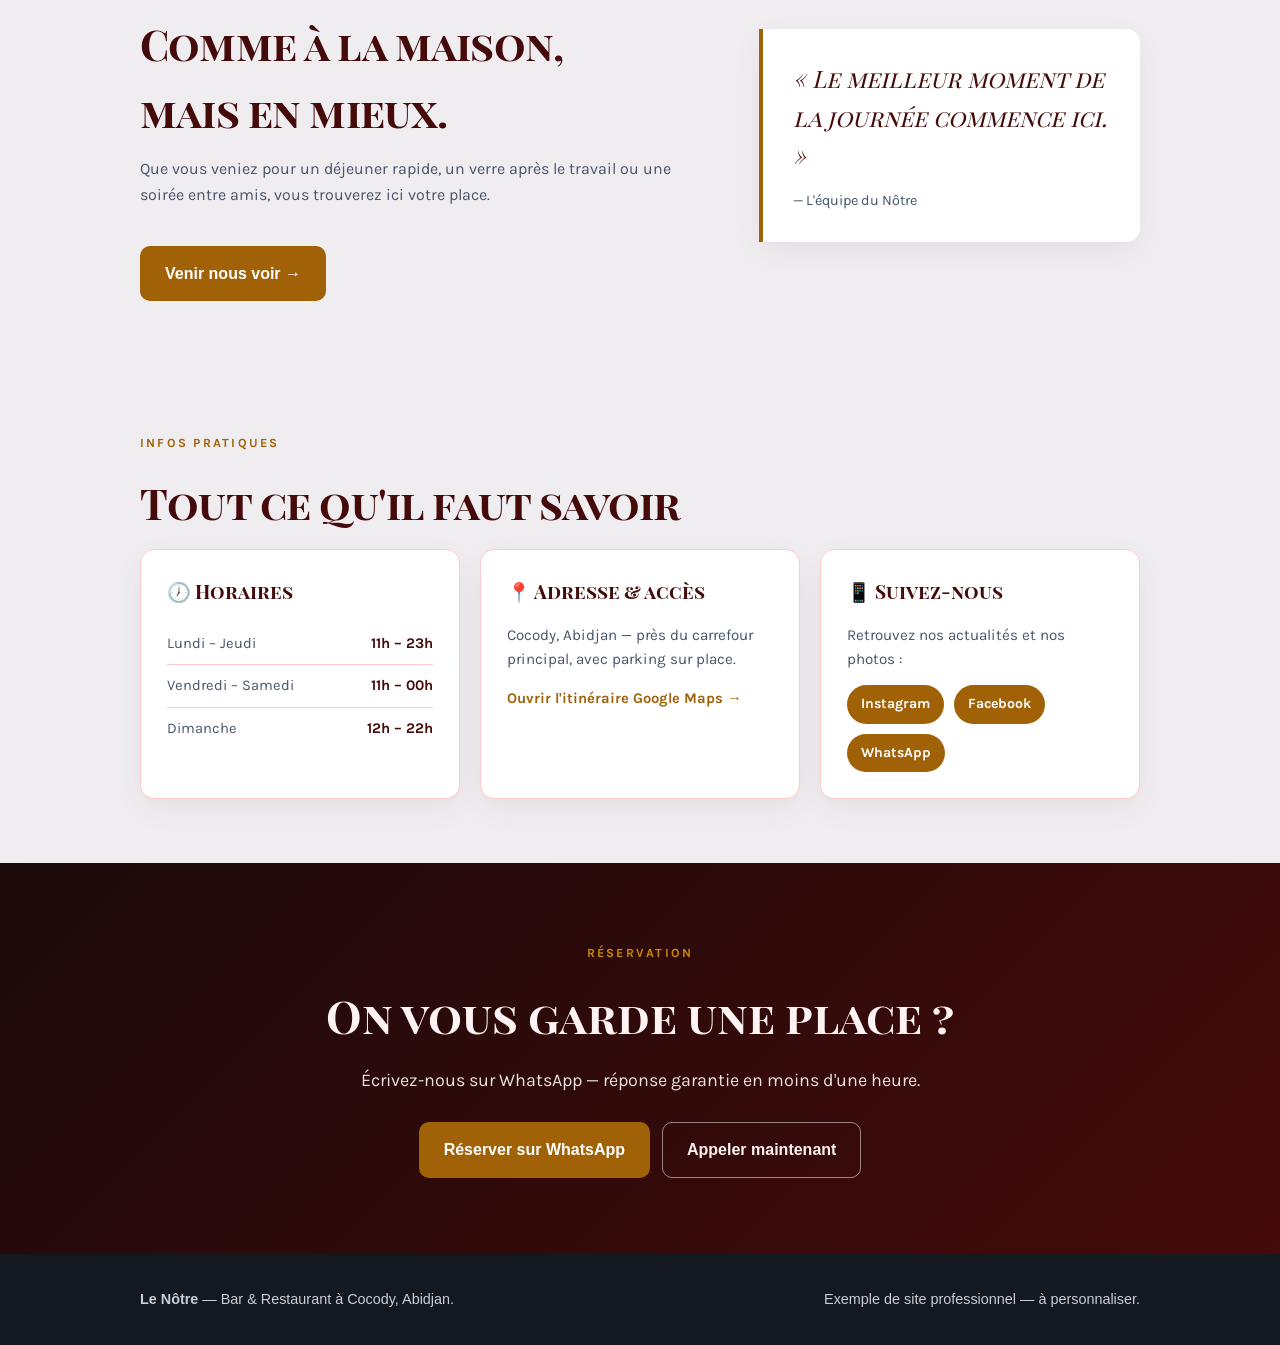
==== commit 16cf19b4: "feat: avis clients, evenements avec expiration auto, appel telephone et animations sur l'exemple bar" ====
--- a/exemple-bar.html
+++ b/exemple-bar.html
@@ -16,6 +16,8 @@
         <nav class="nav">
           <a href="#carte">La carte</a>
           <a href="#galerie">Galerie</a>
+          <a href="#evenements">Événements</a>
+          <a href="#avis">Avis</a>
           <a href="#infos">Infos & accès</a>
           <a href="#contact">Réserver</a>
         </nav>
@@ -49,7 +51,7 @@
           <h2 class="bar-section-title">De quoi régaler tout le monde</h2>
           <p class="bar-section-sub">Des plats faits maison et des boissons pour tous les goûts.</p>
           <div class="bar-menu-grid">
-            <div class="bar-card bar-card-photo">
+            <div class="bar-card bar-card-photo reveal">
               <img src="/photos/plat.jpg" alt="Plat du jour servi au Nôtre" loading="lazy" />
               <div class="bar-card-body">
                 <span class="bar-num">01</span>
@@ -58,7 +60,7 @@
                 <span class="bar-price">dès 2 500 FCFA</span>
               </div>
             </div>
-            <div class="bar-card bar-card-photo">
+            <div class="bar-card bar-card-photo reveal">
               <img src="/photos/cocktail.jpg" alt="Cocktail signature du Nôtre" loading="lazy" />
               <div class="bar-card-body">
                 <span class="bar-num">02</span>
@@ -67,7 +69,7 @@
                 <span class="bar-price">dès 1 000 FCFA</span>
               </div>
             </div>
-            <div class="bar-card bar-card-photo">
+            <div class="bar-card bar-card-photo reveal">
               <img src="/photos/dessert.jpg" alt="Dessert maison du Nôtre" loading="lazy" />
               <div class="bar-card-body">
                 <span class="bar-num">03</span>
@@ -90,6 +92,59 @@
             <img src="/photos/plat.jpg" alt="Assiette servie au Nôtre" loading="lazy" />
             <img src="/photos/cocktail.jpg" alt="Cocktails au bar du Nôtre" loading="lazy" />
             <img src="/photos/dessert.jpg" alt="Dessert au Nôtre" loading="lazy" />
+          </div>
+        </div>
+      </section>
+
+      <section id="evenements" class="bar-events">
+        <div class="container">
+          <p class="eyebrow dark">ÉVÉNEMENTS & PROMOS</p>
+          <h2 class="bar-section-title">Toujours quelque chose à vivre</h2>
+          <p class="bar-section-sub">Happy hours, soirées et bonnes surprises — les offres expirées disparaissent automatiquement.</p>
+          <div class="bar-menu-grid">
+            <div class="bar-card promo reveal" data-fin="2026-12-20">
+              <span class="bar-promo-tag">EN COURS</span>
+              <h3>Happy hour</h3>
+              <p>Bières et cocktails à prix doux, du lundi au vendredi de 17h à 19h.</p>
+              <span class="bar-price">-20 % sur les boissons</span>
+            </div>
+            <div class="bar-card promo reveal" data-fin="2026-12-31">
+              <span class="bar-promo-tag">À VENIR</span>
+              <h3>Soirée live</h3>
+              <p>Un artiste différent chaque samedi pour animer votre soirée.</p>
+              <span class="bar-price">Samedi · dès 20h</span>
+            </div>
+            <div class="bar-card promo reveal" data-fin="2026-11-20">
+              <span class="bar-promo-tag">TERMINÉ</span>
+              <h3>Semaine gourmande</h3>
+              <p>Formule spéciale découverte de la carte, réservée aux habitués.</p>
+              <span class="bar-price">Offre terminée</span>
+            </div>
+          </div>
+        </div>
+      </section>
+
+      <section id="avis" class="bar-avis">
+        <div class="container">
+          <p class="eyebrow dark">AVIS CLIENTS</p>
+          <h2 class="bar-section-title">Ils ont aimé Le Nôtre</h2>
+          <p class="bar-section-sub">Des avis de clients, publiés après validation.</p>
+          <div class="bar-menu-grid">
+            <div class="bar-card bar-avis-card reveal">
+              <div class="bar-stars" aria-label="5 étoiles sur 5">★★★★★</div>
+              <p>« L'attieké est excellent et l'ambiance vraiment agréable. Je reviens chaque semaine. »</p>
+              <span class="bar-avis-meta"><strong>Amina K.</strong> · 12 novembre 2026</span>
+            </div>
+            <div class="bar-card bar-avis-card reveal">
+              <div class="bar-stars" aria-label="5 étoiles sur 5">★★★★★</div>
+              <p>« Un bon endroit pour se retrouver entre amis. Les cocktails sont au top ! »</p>
+              <span class="bar-avis-meta"><strong>Jean-Marc B.</strong> · 3 novembre 2026</span>
+            </div>
+            <div class="bar-card bar-avis-card reveal">
+              <div class="bar-stars" aria-label="4 étoiles sur 5">★★★★☆</div>
+              <p>« Service chaleureux, plats généreux. Une très bonne adresse à Cocody. »</p>
+              <span class="bar-avis-meta"><strong>Fatou D.</strong> · 28 octobre 2026</span>
+            </div>
           </div>
         </div>
       </section>
@@ -150,7 +205,10 @@
           <p class="bar-lead">
             Écrivez-nous sur WhatsApp — réponse garantie en moins d'une heure.
           </p>
-          <a class="btn btn-accent" href="https://wa.me/2250715899410" target="_blank" rel="noopener">Réserver sur WhatsApp</a>
+          <div class="bar-cta-row">
+            <a class="btn btn-accent" href="https://wa.me/2250715899410" target="_blank" rel="noopener">Réserver sur WhatsApp</a>
+            <a class="btn btn-ghost" href="tel:+2250715899410">Appeler maintenant</a>
+          </div>
         </div>
       </section>
     </main>
@@ -161,5 +219,7 @@
         <span>Exemple de site professionnel — à personnaliser.</span>
       </div>
     </footer>
+
+    <script src="/exemple-bar.js" defer></script>
   </body>
 </html>
--- a/exemple-bar.css
+++ b/exemple-bar.css
@@ -212,6 +212,49 @@
 .bar-contact h2 { font-family: "Playfair Display SC", Georgia, serif; font-size: clamp(2rem, 4vw, 2.8rem); margin: 0 0 14px; }
 .bar-contact .bar-lead { margin: 0 auto 26px; }
 
+/* Événements & promos */
+.bar-events { background: var(--bar-card); }
+.bar-promo-tag {
+  display: inline-block;
+  font-family: Karla, sans-serif;
+  font-size: 0.72rem;
+  font-weight: 700;
+  letter-spacing: 0.1em;
+  text-transform: uppercase;
+  color: var(--bar-accent);
+  background: var(--bar-bg);
+  border-radius: 999px;
+  padding: 5px 12px;
+  margin-bottom: 14px;
+}
+
+/* Avis clients */
+.bar-avis { background: var(--bar-muted); }
+.bar-avis-card p {
+  font-family: Karla, sans-serif;
+  color: var(--bar-fg);
+  font-size: 1rem;
+  line-height: 1.6;
+  margin: 14px 0 18px;
+}
+.bar-stars { color: var(--bar-accent); font-size: 1.2rem; letter-spacing: 2px; }
+.bar-avis-meta { font-family: Karla, sans-serif; font-size: 0.85rem; color: var(--bar-muted-fg); }
+
+/* Boutons contact */
+.bar-cta-row { display: flex; gap: 12px; justify-content: center; flex-wrap: wrap; }
+
+/* Animations discrètes au défilement */
+.reveal {
+  opacity: 0;
+  transform: translateY(18px);
+  transition: opacity 0.6s ease, transform 0.6s ease;
+}
+.reveal.is-visible { opacity: 1; transform: none; }
+[hidden] { display: none !important; }
+@media (prefers-reduced-motion: reduce) {
+  .reveal { opacity: 1; transform: none; transition: none; }
+}
+
 /* Responsive */
 @media (max-width: 900px) {
   .bar-menu-grid, .bar-infos-grid { grid-template-columns: 1fr; }
